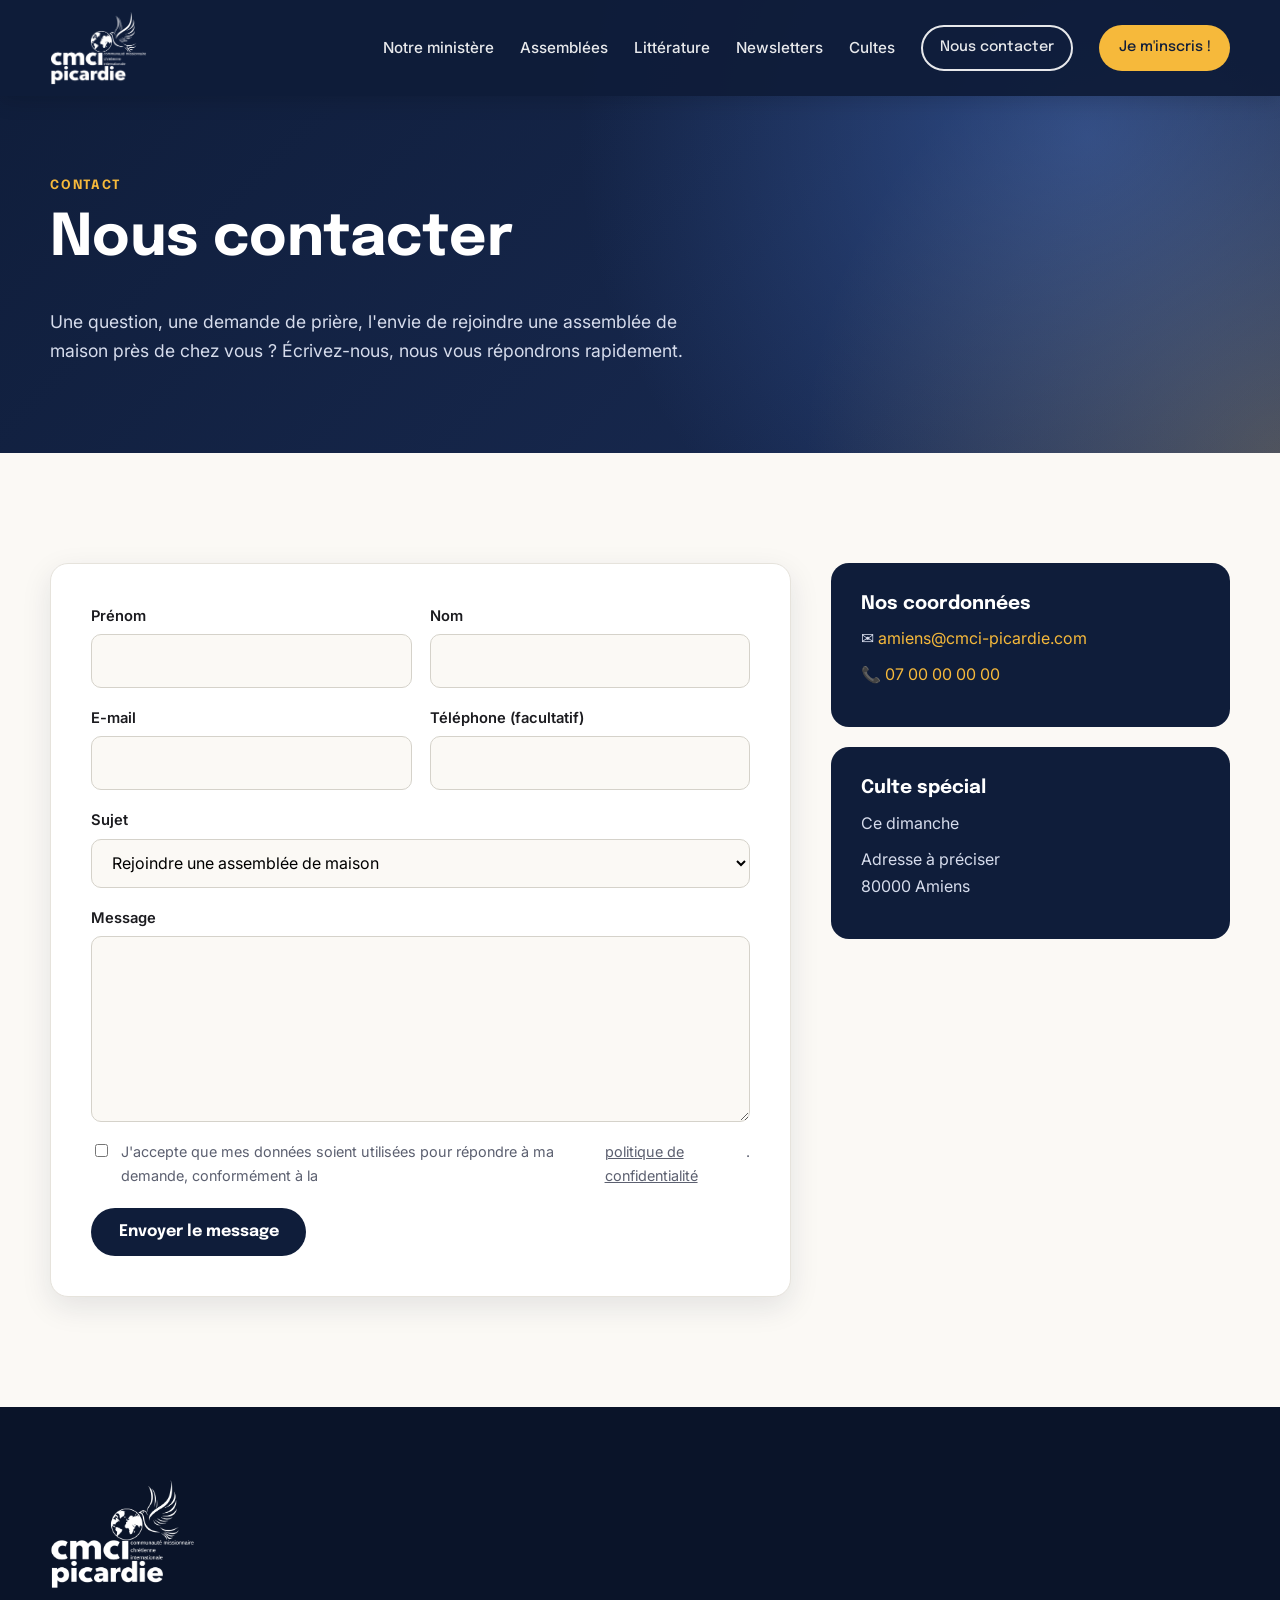
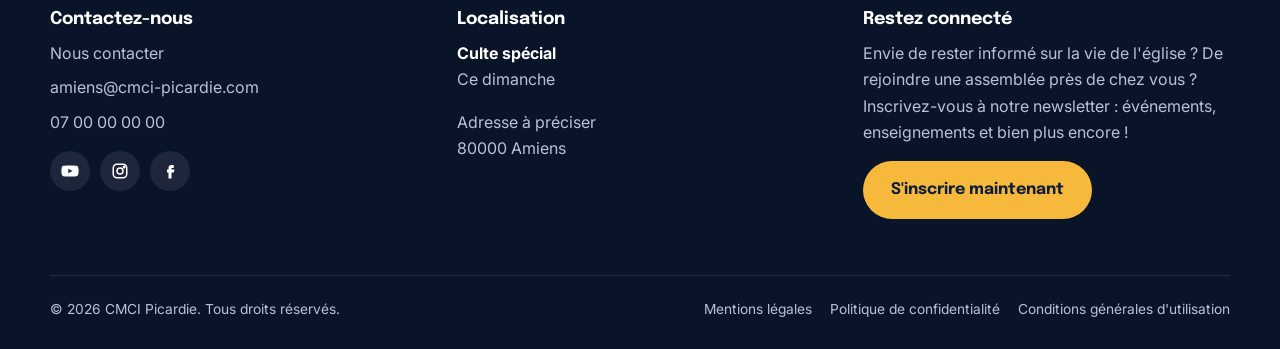
==== contact.html @ a1477485 "Site web CMCI Picardie Site statique (HTML/CSS/JS) : accueil, contact, inscription, mentions légales" ====
<!doctype html>
<html lang="fr">
<head>
  <meta charset="utf-8">
  <meta name="viewport" content="width=device-width, initial-scale=1">
  <title>Nous contacter - CMCI Picardie</title>
  <meta name="description" content="Contactez l'Église Évangélique CMCI Picardie à Amiens.">
  <link rel="icon" href="assets/img/favicon.png" type="image/png">
  <link rel="preconnect" href="https://fonts.googleapis.com">
  <link rel="preconnect" href="https://fonts.gstatic.com" crossorigin>
  <link href="https://fonts.googleapis.com/css2?family=Epilogue:wght@600;700;800&family=Inter:wght@400;500;600;700&display=swap" rel="stylesheet">
  <link rel="stylesheet" href="assets/css/style.css">
</head>
<body>

<!-- ============ EN-TÊTE ============ -->
<header class="header header--solid">
  <div class="container header__inner">
    <a href="index.html" class="logo" aria-label="CMCI Picardie — accueil">
      <img src="assets/img/logo-cmci-picardie.png" alt="CMCI Picardie — Communauté Missionnaire Chrétienne Internationale" width="816" height="621">
    </a>
    <button class="burger" aria-label="Ouvrir le menu" aria-expanded="false">
      <svg width="28" height="28" viewBox="0 0 24 24" fill="none" stroke="currentColor" stroke-width="2" stroke-linecap="round"><path d="M4 7h16M4 12h16M4 17h16"/></svg>
    </button>
    <nav class="nav">
      <a href="index.html#ministere">Notre ministère</a>
      <a href="index.html#assemblees">Assemblées</a>
      <a href="index.html#litterature">Littérature</a>
      <a href="index.html#newsletters">Newsletters</a>
      <a href="index.html#cultes">Cultes</a>
      <a href="contact.html" class="btn btn--outline">Nous contacter</a>
      <a href="inscription.html" class="btn btn--sun">Je m'inscris !</a>
    </nav>
  </div>
</header>

<section class="page-hero">
  <div class="container">
    <span class="eyebrow">Contact</span>
    <h1>Nous contacter</h1>
    <p>Une question, une demande de prière, l'envie de rejoindre une assemblée de maison près de chez vous ? Écrivez-nous, nous vous répondrons rapidement.</p>
  </div>
</section>

<section class="section" id="contact">
  <div class="container form-wrap">
    <!-- Pour recevoir les messages, renseigner l'attribut action (ex. Formspree) -->
    <form class="form" action="" method="post" data-demo>
      <div class="form__row">
        <div class="field"><label for="c-prenom">Prénom</label><input id="c-prenom" name="prenom" required autocomplete="given-name"></div>
        <div class="field"><label for="c-nom">Nom</label><input id="c-nom" name="nom" required autocomplete="family-name"></div>
      </div>
      <div class="form__row">
        <div class="field"><label for="c-email">E-mail</label><input id="c-email" type="email" name="email" required autocomplete="email"></div>
        <div class="field"><label for="c-tel">Téléphone (facultatif)</label><input id="c-tel" type="tel" name="telephone" autocomplete="tel"></div>
      </div>
      <div class="field">
        <label for="c-sujet">Sujet</label>
        <select id="c-sujet" name="sujet">
          <option>Rejoindre une assemblée de maison</option>
          <option>Demande de prière</option>
          <option>Littérature</option>
          <option>Étude biblique en ligne</option>
          <option>Autre</option>
        </select>
      </div>
      <div class="field"><label for="c-msg">Message</label><textarea id="c-msg" name="message" rows="6" required></textarea></div>
      <label class="check"><input type="checkbox" required> J'accepte que mes données soient utilisées pour répondre à ma demande, conformément à la <a href="mentions-legales.html#confidentialite">politique de confidentialité</a>.</label>
      <button class="btn btn--navy" type="submit">Envoyer le message</button>
      <div class="form__success" role="status">Merci ! Votre message a bien été envoyé. Nous revenons vers vous très vite.</div>
    </form>
    <aside>
      <div class="aside-card">
        <h3>Nos coordonnées</h3>
        <p>✉️ <a href="mailto:amiens@cmci-picardie.com">amiens@cmci-picardie.com</a></p>
        <p>📞 <a href="tel:+33700000000">07 00 00 00 00</a></p>
      </div>
      <div class="aside-card">
        <h3>Culte spécial</h3>
        <p>Ce dimanche</p>
        <p>Adresse à préciser<br>80000 Amiens</p>
      </div>
    </aside>
  </div>
</section>

<!-- ============ PIED DE PAGE ============ -->
<footer class="footer">
  <div class="container">
    <img class="footer__logo" src="assets/img/logo-cmci-picardie.png" alt="CMCI Picardie" width="816" height="621" loading="lazy">
    <div class="footer__grid">
      <div>
        <h4>Contactez-nous</h4>
        <ul>
          <li><a href="contact.html">Nous contacter</a></li>
          <li><a href="mailto:amiens@cmci-picardie.com">amiens@cmci-picardie.com</a></li>
          <li><a href="tel:+33700000000">07 00 00 00 00</a></li>
        </ul>
        <div class="socials">
          <a href="#" aria-label="YouTube"><svg width="18" height="18" viewBox="0 0 24 24" fill="currentColor"><path d="M23 7.2a3 3 0 0 0-2.1-2.1C19 4.6 12 4.6 12 4.6s-7 0-8.9.5A3 3 0 0 0 1 7.2 31 31 0 0 0 .5 12 31 31 0 0 0 1 16.8a3 3 0 0 0 2.1 2.1c1.9.5 8.9.5 8.9.5s7 0 8.9-.5a3 3 0 0 0 2.1-2.1 31 31 0 0 0 .5-4.8 31 31 0 0 0-.5-4.8zM9.7 15.1V8.9l5.8 3.1-5.8 3.1z"/></svg></a>
          <a href="#" aria-label="Instagram"><svg width="18" height="18" viewBox="0 0 24 24" fill="none" stroke="currentColor" stroke-width="2"><rect x="3" y="3" width="18" height="18" rx="5"/><circle cx="12" cy="12" r="4"/><circle cx="17.5" cy="6.5" r="1" fill="currentColor"/></svg></a>
          <a href="#" aria-label="Facebook"><svg width="18" height="18" viewBox="0 0 24 24" fill="currentColor"><path d="M14 8h3V4h-3a4 4 0 0 0-4 4v2H8v4h2v8h4v-8h3l1-4h-4V8z"/></svg></a>
        </div>
      </div>
      <div>
        <h4>Localisation</h4>
        <p><strong style="color:#fff">Culte spécial</strong><br>Ce dimanche</p>
        <p>Adresse à préciser<br>80000 Amiens</p>
      </div>
      <div>
        <h4>Restez connecté</h4>
        <p>Envie de rester informé sur la vie de l'église&nbsp;? De rejoindre une assemblée près de chez vous&nbsp;? Inscrivez-vous à notre newsletter&nbsp;: événements, enseignements et bien plus encore&nbsp;!</p>
        <a href="inscription.html" class="btn btn--sun">S'inscrire maintenant</a>
      </div>
    </div>
    <div class="footer__bottom">
      <span>© <span data-year>2026</span> CMCI Picardie. Tous droits réservés.</span>
      <nav>
        <a href="mentions-legales.html">Mentions légales</a>
        <a href="mentions-legales.html#confidentialite">Politique de confidentialité</a>
        <a href="mentions-legales.html#cgu">Conditions générales d'utilisation</a>
      </nav>
    </div>
  </div>
</footer>

<script src="assets/js/main.js"></script>
</body>
</html>
---- assets/css/style.css ----
/* ==========================================================
   CMCI Picardie — feuille de style principale
   ========================================================== */
:root {
  --navy: #0f1d3a;
  --navy-2: #1a2c55;
  --blue: #2c4a8a;      /* bleu d'accent sur fond clair */
  --sky: #c9d7f2;       /* bleu très clair d'accent sur fond marine */
  --mist: #e8eef9;      /* fond bleuté clair */
  --sun: #f6b93b;       /* jaune doré : la touche chaleureuse */
  --sun-dark: #e09e1c;
  --sun-soft: #fff1cf;
  --ink: #1b1b1f;
  --muted: #5c6070;
  --line: #e6e3dc;
  --paper: #fbf9f5;
  --white: #ffffff;
  --radius: 18px;
  --shadow: 0 10px 30px rgba(15, 29, 58, .10);
  --font-title: "Epilogue", system-ui, sans-serif;
  --font-body: "Inter", system-ui, sans-serif;
}

*, *::before, *::after { box-sizing: border-box; }
html { scroll-behavior: smooth; }
body {
  margin: 0;
  font-family: var(--font-body);
  color: var(--ink);
  background: var(--paper);
  line-height: 1.65;
  -webkit-font-smoothing: antialiased;
}
img { max-width: 100%; display: block; }
a { color: inherit; }
h1, h2, h3, h4 { font-family: var(--font-title); line-height: 1.15; margin: 0 0 .6em; overflow-wrap: break-word; }
h2 { font-size: clamp(1.9rem, 4vw, 2.8rem); }
p { margin: 0 0 1em; }

.container { width: min(1180px, 100% - 32px); margin-inline: auto; }
.section { padding: clamp(64px, 9vw, 110px) 0; }
.section--alt { background: var(--white); }
.section--dark { background: var(--navy); color: #e9ecf5; }
.section--dark h2, .section--dark h3 { color: var(--white); }

.eyebrow {
  display: inline-block;
  font-family: var(--font-title);
  font-weight: 700;
  font-size: .8rem;
  letter-spacing: .14em;
  text-transform: uppercase;
  color: var(--blue);
  margin-bottom: .8em;
}
.section--dark .eyebrow, .page-hero .eyebrow { color: var(--sun); }
.lead { font-size: 1.12rem; color: var(--muted); max-width: 720px; }
.section--dark .lead { color: #b9c1d8; }
.center { text-align: center; }
.center .lead { margin-inline: auto; }

/* ---------- Boutons ---------- */
.btn {
  display: inline-flex; align-items: center; gap: .5em;
  padding: .85em 1.6em;
  border-radius: 999px;
  font-family: var(--font-title);
  font-weight: 700;
  text-decoration: none;
  border: 2px solid transparent;
  cursor: pointer;
  font-size: 1rem;
  transition: transform .2s, background .2s, color .2s, border-color .2s;
}
.btn:hover { transform: translateY(-2px); }
.btn--light { background: var(--white); color: var(--navy); }
.btn--light:hover { background: var(--mist); }
.btn--sun { background: var(--sun); color: var(--navy); }
.btn--sun:hover { background: var(--sun-dark); }
.btn--outline { border-color: currentColor; color: var(--white); background: transparent; }
.btn--outline:hover { background: var(--white); color: var(--navy); }
.btn--navy { background: var(--navy); color: var(--white); }
.btn--navy:hover { background: var(--navy-2); }

/* ---------- En-tête ---------- */
.header {
  position: fixed; inset: 0 0 auto 0; z-index: 50;
  transition: background .3s, box-shadow .3s;
}
.header.is-scrolled, .header--solid { background: rgba(15, 29, 58, .96); box-shadow: 0 4px 20px rgba(0,0,0,.15); }
.header__inner { display: flex; align-items: center; justify-content: space-between; height: 96px; gap: 16px; }
.logo { display: flex; align-items: center; gap: 10px; text-decoration: none; color: var(--white); }
.logo img { height: 74px; width: auto; }
@media (max-width: 560px) { .logo img { height: 60px; } }

.nav { display: flex; align-items: center; gap: 26px; }
.nav a { color: var(--white); text-decoration: none; font-weight: 500; font-size: .95rem; opacity: .9; }
.nav a:hover { opacity: 1; color: var(--sun); }
.nav .btn { padding: .6em 1.2em; font-size: .9rem; }
.nav .btn--light, .nav .btn--sun { color: var(--navy); opacity: 1; }
.nav .btn--light:hover, .nav .btn--sun:hover { color: var(--navy); }
.burger { display: none; background: none; border: 0; color: var(--white); cursor: pointer; padding: 8px; }

@media (max-width: 920px) {
  .burger { display: block; }
  .nav {
    position: fixed; inset: 96px 0 auto 0;
    flex-direction: column; align-items: stretch; gap: 0;
    background: var(--navy); padding: 8px 16px 24px;
    transform: translateY(-120%); transition: transform .3s;
    box-shadow: 0 10px 30px rgba(0,0,0,.25);
  }
  .nav.is-open { transform: translateY(0); }
  .nav a { padding: 14px 4px; border-bottom: 1px solid rgba(255,255,255,.08); }
  .nav .btn { margin-top: 14px; justify-content: center; }
}

/* ---------- Hero / carrousel ---------- */
.hero { position: relative; min-height: 100svh; color: var(--white); overflow: hidden; background: var(--navy); }
.slide {
  position: absolute; inset: 0;
  display: flex; align-items: center;
  opacity: 0; transition: opacity 1s ease;
  padding: 120px 0 90px;
}
.slide.is-active { opacity: 1; z-index: 1; }
.slide__bg { position: absolute; inset: 0; z-index: -1; }
.slide--1 .slide__bg {
  background:
    radial-gradient(circle at 85% 20%, rgba(70,110,190,.55), transparent 45%),
    radial-gradient(circle at 95% 95%, rgba(246,185,59,.28), transparent 35%),
    radial-gradient(circle at 10% 90%, rgba(255,255,255,.10), transparent 40%),
    linear-gradient(135deg, #0f1d3a 0%, #1a2c55 60%, #0f1d3a 100%);
}
.slide--2 .slide__bg {
  background:
    radial-gradient(circle at 15% 25%, rgba(70,110,190,.5), transparent 45%),
    radial-gradient(circle at 90% 80%, rgba(246,185,59,.25), transparent 40%),
    linear-gradient(160deg, #1a2c55 0%, #0f1d3a 70%);
}
.slide--3 .slide__bg {
  background:
    radial-gradient(circle at 80% 80%, rgba(246,185,59,.30), transparent 45%),
    linear-gradient(200deg, #0f1d3a 0%, #22356a 100%);
}
/* Touches « coups de pinceau » */
.slide__bg::after {
  content: ""; position: absolute; right: -8%; top: 18%;
  width: 55%; height: 120px; background: var(--sun);
  transform: rotate(-8deg); opacity: .14; border-radius: 60px 10px 80px 20px;
  filter: blur(2px);
}
.hero__tag {
  display: inline-block; background: var(--sun); color: var(--navy);
  font-family: var(--font-title); font-weight: 700; font-size: .85rem;
  padding: .4em 1em; border-radius: 6px; transform: rotate(-2deg);
  margin-bottom: 1.2em; letter-spacing: .06em; text-transform: uppercase;
}
.hero h1 { font-size: clamp(2.4rem, 6.5vw, 5rem); font-weight: 800; max-width: 900px; color: var(--white); }
.hero h1 em { font-style: normal; color: var(--sun); }
.hero p { font-size: clamp(1.05rem, 2vw, 1.25rem); max-width: 640px; color: #d6dcec; }
.hero__cta { display: flex; flex-wrap: wrap; gap: 14px; margin-top: 1.8em; }

.hero__dots { position: absolute; bottom: 32px; left: 50%; transform: translateX(-50%); display: flex; gap: 10px; z-index: 5; }
.hero__dots button {
  width: 12px; height: 12px; border-radius: 999px; border: 0; padding: 0;
  background: rgba(255,255,255,.4); cursor: pointer; transition: width .3s, background .3s;
}
.hero__dots button.is-active { width: 34px; background: var(--sun); }
.hero__arrow {
  position: absolute; top: 50%; z-index: 5; transform: translateY(-50%);
  width: 46px; height: 46px; border-radius: 50%; border: 0;
  background: rgba(255,255,255,.12); color: var(--white); font-size: 1.4rem; cursor: pointer;
}
.hero__arrow:hover { background: rgba(255,255,255,.25); }
.hero__arrow--prev { left: 16px; }
.hero__arrow--next { right: 16px; }
@media (max-width: 700px) { .hero__arrow { display: none; } }

/* ---------- Intro ---------- */
.intro { display: grid; grid-template-columns: 1.1fr .9fr; gap: 56px; align-items: center; }
.intro__visual {
  position: relative; aspect-ratio: 4/5; border-radius: var(--radius);
  background: linear-gradient(160deg, var(--navy-2), var(--navy));
  overflow: hidden; display: grid; place-items: center; color: var(--white);
  box-shadow: var(--shadow);
}
.intro__visual::before {
  content: ""; position: absolute; width: 140%; height: 90px; background: var(--sun);
  transform: rotate(-12deg); top: 62%; opacity: .95;
}
.intro__quote { position: relative; padding: 32px; font-family: var(--font-title); font-size: 1.5rem; font-weight: 700; text-align: center; }
.intro__quote small { display: block; font-size: .9rem; color: var(--sun); margin-top: 12px; font-weight: 600; }
.goal {
  margin-top: 28px; padding: 22px 24px; border-left: 4px solid var(--sun);
  background: var(--white); border-radius: 0 12px 12px 0; box-shadow: var(--shadow);
}
.goal strong { color: var(--blue); }
@media (max-width: 860px) { .intro { grid-template-columns: 1fr; } .intro__visual { aspect-ratio: 16/10; } }

/* ---------- Ministère ---------- */
.cards4 { display: grid; grid-template-columns: repeat(4, 1fr); gap: 22px; margin-top: 48px; }
.card {
  background: var(--white); border: 1px solid var(--line); border-radius: var(--radius);
  padding: 30px 26px; transition: transform .25s, box-shadow .25s;
}
.card:hover { transform: translateY(-6px); box-shadow: var(--shadow); }
.card__num { font-family: var(--font-title); font-weight: 800; font-size: 2.6rem; color: var(--sun-dark); line-height: 1; }
.card { border-top: 4px solid var(--sun); }
.card h3 { text-transform: capitalize; font-size: 1.3rem; margin-top: .6em; }
.card p { color: var(--muted); font-size: .96rem; margin: 0; }
@media (max-width: 1000px) { .cards4 { grid-template-columns: repeat(2, 1fr); } }
@media (max-width: 560px) { .cards4 { grid-template-columns: 1fr; } }

/* ---------- Assemblées ---------- */
.split { display: grid; grid-template-columns: 1fr 1fr; gap: 56px; align-items: center; }
.cities { display: grid; grid-template-columns: repeat(2, 1fr); gap: 14px; }
.city {
  background: rgba(255,255,255,.06); border: 1px solid rgba(255,255,255,.12);
  border-radius: 14px; padding: 18px 20px;
}
.city strong { display: block; font-family: var(--font-title); color: var(--white); font-size: 1.1rem; }
.city span { font-size: .88rem; color: #aab3cc; }
@media (max-width: 860px) { .split { grid-template-columns: 1fr; } }

/* ---------- Enseignements ---------- */
.teachings { display: grid; grid-template-columns: repeat(3, 1fr); gap: 22px; margin-top: 44px; }
.teaching { background: var(--white); border-radius: var(--radius); overflow: hidden; border: 1px solid var(--line); display: flex; flex-direction: column; }
.teaching__thumb {
  aspect-ratio: 16/10; background: linear-gradient(135deg, var(--navy), var(--navy-2));
  position: relative; display: grid; place-items: center; color: var(--white);
  font-family: var(--font-title); font-weight: 800; font-size: 3.2rem;
}
.teaching__thumb::after {
  content: ""; position: absolute; left: 0; right: 0; bottom: 18%; height: 28px; background: var(--sun); opacity: .9; transform: skewY(-4deg);
}
.teaching__thumb span { position: relative; z-index: 1; }
.teaching__body { padding: 22px 24px 26px; }
.teaching__body h3 { font-size: 1.15rem; margin-bottom: .3em; }
.teaching__body p { color: var(--muted); margin: 0 0 .6em; font-size: .95rem; }
.date { font-size: .82rem; font-weight: 600; color: var(--blue); }
@media (max-width: 900px) { .teachings { grid-template-columns: 1fr; } }

/* ---------- Littérature ---------- */
.books-head { display: flex; flex-wrap: wrap; justify-content: space-between; align-items: end; gap: 20px; }
.filters { display: flex; gap: 8px; flex-wrap: wrap; }
.filters button {
  border: 1px solid var(--line); background: var(--white); border-radius: 999px;
  padding: .5em 1.1em; font: inherit; font-size: .9rem; cursor: pointer;
}
.filters button.is-active { background: var(--navy); color: var(--white); border-color: var(--navy); }
.books { display: grid; grid-template-columns: repeat(auto-fill, minmax(170px, 1fr)); gap: 22px; margin-top: 36px; }
.book { text-align: left; }
.book__cover {
  aspect-ratio: 2/3; border-radius: 6px 12px 12px 6px; padding: 18px 16px;
  display: flex; flex-direction: column; justify-content: space-between;
  color: var(--white); box-shadow: 6px 8px 0 rgba(15,29,58,.12), inset 6px 0 0 rgba(0,0,0,.18);
  transition: transform .25s;
}
.book:hover .book__cover { transform: translateY(-6px) rotate(-1deg); }
.book__cover small { font-size: .66rem; letter-spacing: .12em; font-weight: 700; opacity: .85; }
.book__cover strong { font-family: var(--font-title); font-size: 1.05rem; line-height: 1.2; }
.book__cover .num { font-family: var(--font-title); font-weight: 800; font-size: 2rem; color: var(--sun); }
.book--chretien .book__cover { background: linear-gradient(170deg, #1a2c55, #0f1d3a); }
.book--vainqueurs .book__cover { background: linear-gradient(170deg, #f8c75c, #e09e1c); color: var(--navy); }
.book--vainqueurs .book__cover .num { color: var(--navy); }
.book--vainqueurs .num { color: var(--white); }
.book p { margin: 12px 0 0; font-weight: 600; font-size: .92rem; }
.book span { font-size: .78rem; color: var(--muted); }

/* ---------- Étude biblique ---------- */
.zoom {
  display: grid; grid-template-columns: 1.3fr .7fr; gap: 40px; align-items: center;
  background: linear-gradient(135deg, var(--sun-soft), #ffd77e); color: var(--navy);
  border-radius: 28px; padding: clamp(32px, 5vw, 60px);
}
.zoom h2 { color: var(--navy); }
.zoom .eyebrow { color: var(--navy); opacity: .7; }
.zoom__info { background: var(--navy); color: var(--white); border-radius: 20px; padding: 28px; }
.zoom__info dt { font-size: .78rem; text-transform: uppercase; letter-spacing: .1em; color: var(--sun); font-weight: 700; }
.zoom__info dd { margin: 0 0 16px; font-family: var(--font-title); font-weight: 700; font-size: 1.1rem; }
@media (max-width: 860px) { .zoom { grid-template-columns: 1fr; } }

/* ---------- Newsletters ---------- */
.news { display: grid; grid-template-columns: repeat(auto-fill, minmax(300px, 1fr)); gap: 22px; margin-top: 44px; }
.news-item { background: var(--white); border: 1px solid var(--line); border-radius: var(--radius); padding: 28px; display: flex; flex-direction: column; }
.news-item h3 { font-size: 1.3rem; margin-bottom: .2em; }
.news-item .date { display: block; margin-bottom: 1em; }
.news-item p { color: var(--muted); font-size: .95rem; flex: 1; }
.news-item blockquote { margin: 0 0 1em; padding-left: 14px; border-left: 3px solid var(--sun); font-style: italic; font-size: .92rem; color: var(--ink); }
.link-more { font-weight: 700; color: var(--blue); text-decoration: none; }
.link-more:hover { text-decoration: underline; }

/* ---------- Cultes ---------- */
.services { display: grid; grid-template-columns: repeat(3, 1fr); gap: 22px; margin-top: 44px; }
.service {
  border-radius: var(--radius); overflow: hidden; position: relative; aspect-ratio: 4/3;
  background: linear-gradient(160deg, #22356a, #0f1d3a); display: flex; align-items: end; padding: 22px;
  color: var(--white); text-decoration: none;
}
.service::before {
  content: "▶"; position: absolute; top: 50%; left: 50%; transform: translate(-50%, -60%);
  width: 64px; height: 64px; border-radius: 50%; background: var(--sun); color: var(--navy); display: grid; place-items: center;
  font-size: 1.3rem; padding-left: 4px; transition: transform .25s;
}
.service:hover::before { transform: translate(-50%, -60%) scale(1.1); }
.service strong { font-family: var(--font-title); font-size: 1.15rem; }
.refresh {
  margin-top: 40px; border-radius: 24px; padding: 36px; display: flex; flex-wrap: wrap; gap: 20px;
  justify-content: space-between; align-items: center;
  background: rgba(255,255,255,.06); border: 1px solid rgba(255,255,255,.12);
}
.refresh h3 { margin: 0; font-size: 1.5rem; }
@media (max-width: 900px) { .services { grid-template-columns: 1fr; } }

/* ---------- Pied de page ---------- */
.footer { background: #0a1429; color: #b9c1d8; padding: 72px 0 28px; }
.footer__grid { display: grid; grid-template-columns: repeat(3, 1fr); gap: 40px; }
.footer h4 { color: var(--white); font-size: 1.1rem; }
.footer a { text-decoration: none; }
.footer a:hover { color: var(--sun); }
.footer ul { list-style: none; margin: 0; padding: 0; display: grid; gap: 8px; }
.footer__bottom {
  margin-top: 56px; padding-top: 22px; border-top: 1px solid rgba(255,255,255,.1);
  display: flex; flex-wrap: wrap; justify-content: space-between; gap: 12px; font-size: .86rem;
}
.footer__bottom nav { display: flex; flex-wrap: wrap; gap: 18px; }
.socials { display: flex; gap: 10px; margin-top: 16px; }
.socials a {
  width: 40px; height: 40px; border-radius: 50%; background: rgba(255,255,255,.08);
  display: grid; place-items: center; color: var(--white);
}
.socials a:hover { background: var(--sun); color: var(--navy); }
@media (max-width: 860px) { .footer__grid { grid-template-columns: 1fr; } }

/* ---------- Pages internes ---------- */
.page-hero {
  background:
    radial-gradient(circle at 85% 30%, rgba(70,110,190,.5), transparent 45%),
    radial-gradient(circle at 100% 100%, rgba(246,185,59,.25), transparent 35%),
    linear-gradient(135deg, var(--navy), var(--navy-2));
  color: var(--white); padding: 170px 0 70px;
}
.page-hero h1 { font-size: clamp(2.2rem, 5vw, 3.6rem); color: var(--white); }
.page-hero p { color: #d6dcec; max-width: 640px; font-size: 1.1rem; }

.form-wrap { display: grid; grid-template-columns: 1.3fr .7fr; gap: 40px; align-items: start; }
.form { background: var(--white); border: 1px solid var(--line); border-radius: var(--radius); padding: clamp(24px, 4vw, 40px); box-shadow: var(--shadow); }
.form__row { display: grid; grid-template-columns: 1fr 1fr; gap: 18px; }
.field { display: flex; flex-direction: column; gap: 6px; margin-bottom: 18px; }
.field label { font-weight: 600; font-size: .92rem; }
.field input, .field select, .field textarea {
  font: inherit; padding: .8em 1em; border: 1px solid #d5d2ca; border-radius: 10px; background: var(--paper);
}
.field input:focus, .field select:focus, .field textarea:focus { outline: 2px solid var(--sun); border-color: var(--sun-dark); background: var(--white); }
.check { display: flex; gap: 10px; align-items: flex-start; font-size: .9rem; color: var(--muted); margin-bottom: 20px; }
.check input { margin-top: 4px; }
.form__success {
  display: none; padding: 16px 18px; border-radius: 12px; background: #e9f7ee; color: #1d6b3a; font-weight: 600; margin-top: 16px;
}
.form__success.is-visible { display: block; }
.aside-card { background: var(--navy); color: #d6dcec; border-radius: var(--radius); padding: 30px; margin-bottom: 20px; }
.aside-card h3 { color: var(--white); }
.aside-card a { color: var(--sun); text-decoration: none; }
.aside-card p { margin: 0 0 .6em; }
@media (max-width: 860px) { .form-wrap, .form__row { grid-template-columns: 1fr; } }

.prose { max-width: 820px; }
.prose h2 { font-size: 1.5rem; margin-top: 1.8em; }

/* ---------- Animations ---------- */
.reveal { opacity: 0; transform: translateY(24px); transition: opacity .7s ease, transform .7s ease; }
.reveal.is-visible { opacity: 1; transform: none; }
@media (prefers-reduced-motion: reduce) {
  .reveal { opacity: 1; transform: none; transition: none; }
  .slide { transition: none; }
  html { scroll-behavior: auto; }
}

/* Logo du pied de page */
.footer__logo { height: 110px; width: auto; margin-bottom: 20px; }
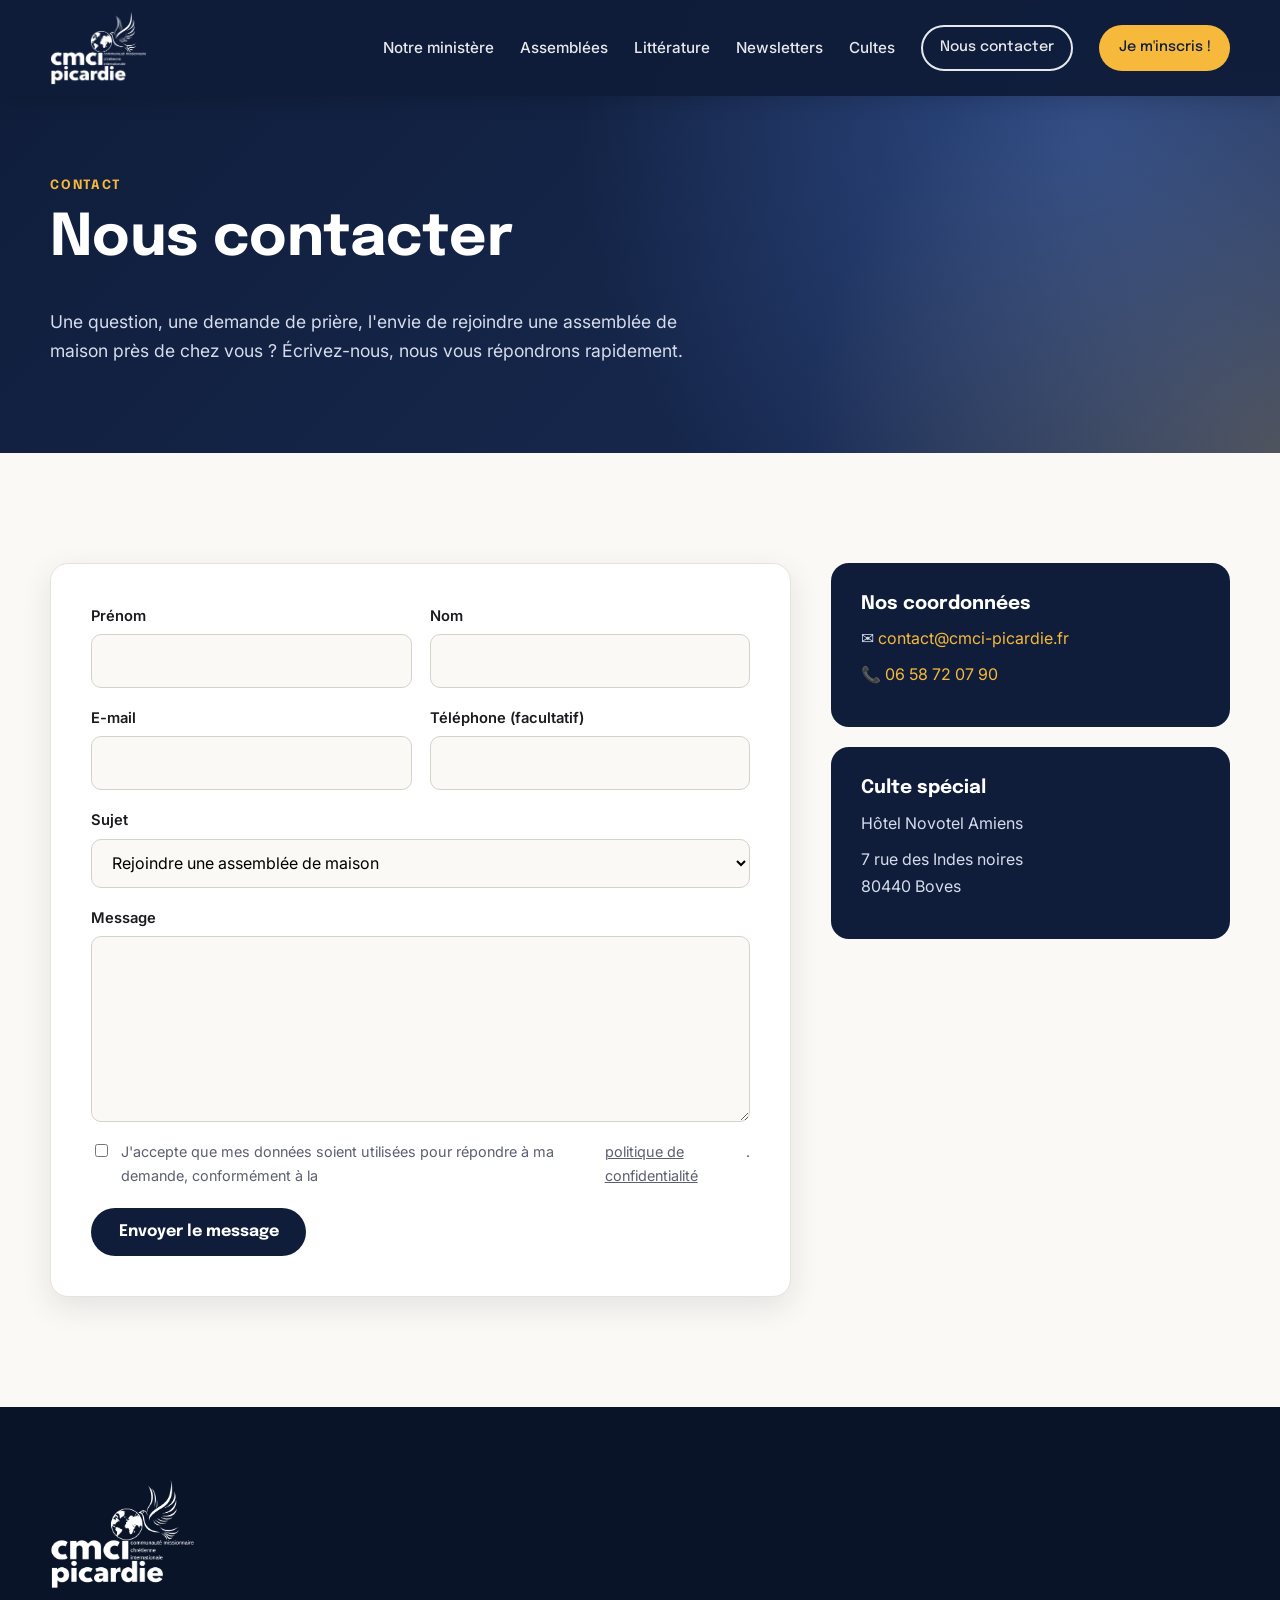
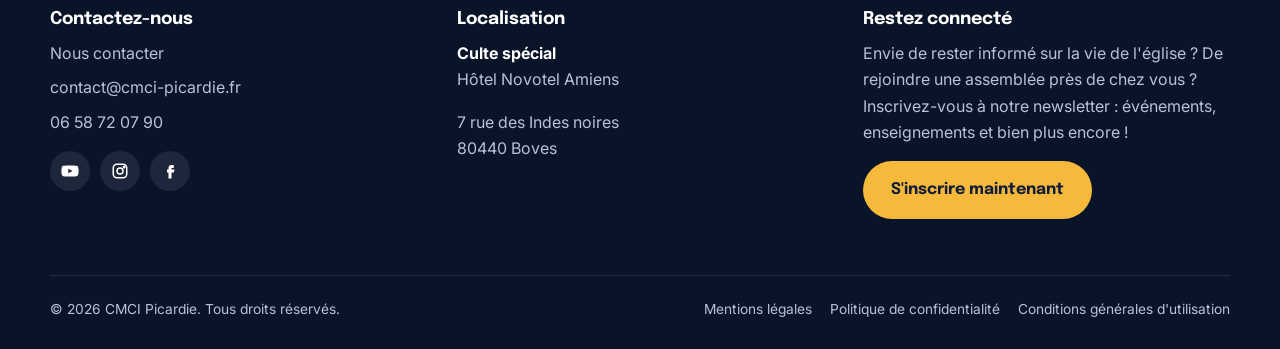
==== commit 12fb3af7: "Coordonnées et mentions légales mises à jour - Pied de page et page Contact : contact@cmci-picardie." ====
--- a/contact.html
+++ b/contact.html
@@ -72,13 +72,13 @@
     <aside>
       <div class="aside-card">
         <h3>Nos coordonnées</h3>
-        <p>✉️ <a href="mailto:amiens@cmci-picardie.com">amiens@cmci-picardie.com</a></p>
-        <p>📞 <a href="tel:+33700000000">07 00 00 00 00</a></p>
+        <p>✉️ <a href="mailto:contact@cmci-picardie.fr">contact@cmci-picardie.fr</a></p>
+        <p>📞 <a href="tel:+33658720790">06 58 72 07 90</a></p>
       </div>
       <div class="aside-card">
         <h3>Culte spécial</h3>
-        <p>Ce dimanche</p>
-        <p>Adresse à préciser<br>80000 Amiens</p>
+        <p>Hôtel Novotel Amiens</p>
+        <p>7 rue des Indes noires<br>80440 Boves</p>
       </div>
     </aside>
   </div>
@@ -93,8 +93,8 @@
         <h4>Contactez-nous</h4>
         <ul>
           <li><a href="contact.html">Nous contacter</a></li>
-          <li><a href="mailto:amiens@cmci-picardie.com">amiens@cmci-picardie.com</a></li>
-          <li><a href="tel:+33700000000">07 00 00 00 00</a></li>
+          <li><a href="mailto:contact@cmci-picardie.fr">contact@cmci-picardie.fr</a></li>
+          <li><a href="tel:+33658720790">06 58 72 07 90</a></li>
         </ul>
         <div class="socials">
           <a href="#" aria-label="YouTube"><svg width="18" height="18" viewBox="0 0 24 24" fill="currentColor"><path d="M23 7.2a3 3 0 0 0-2.1-2.1C19 4.6 12 4.6 12 4.6s-7 0-8.9.5A3 3 0 0 0 1 7.2 31 31 0 0 0 .5 12 31 31 0 0 0 1 16.8a3 3 0 0 0 2.1 2.1c1.9.5 8.9.5 8.9.5s7 0 8.9-.5a3 3 0 0 0 2.1-2.1 31 31 0 0 0 .5-4.8 31 31 0 0 0-.5-4.8zM9.7 15.1V8.9l5.8 3.1-5.8 3.1z"/></svg></a>
@@ -104,8 +104,8 @@
       </div>
       <div>
         <h4>Localisation</h4>
-        <p><strong style="color:#fff">Culte spécial</strong><br>Ce dimanche</p>
-        <p>Adresse à préciser<br>80000 Amiens</p>
+        <p><strong style="color:#fff">Culte spécial</strong><br>Hôtel Novotel Amiens</p>
+        <p>7 rue des Indes noires<br>80440 Boves</p>
       </div>
       <div>
         <h4>Restez connecté</h4>
--- a/assets/css/style.css
+++ b/assets/css/style.css
@@ -116,14 +116,15 @@
 }
 
 /* ---------- Hero / carrousel ---------- */
-.hero { position: relative; min-height: 100svh; color: var(--white); overflow: hidden; background: var(--navy); }
+.hero { position: relative; min-height: 100svh; color: var(--white); overflow: hidden; background: var(--navy); display: grid; }
+/* Les diapositives s'empilent dans la même cellule : le bandeau prend la hauteur de la plus haute */
 .slide {
-  position: absolute; inset: 0;
+  grid-area: 1 / 1; position: relative;
   display: flex; align-items: center;
-  opacity: 0; transition: opacity 1s ease;
-  padding: 120px 0 90px;
-}
-.slide.is-active { opacity: 1; z-index: 1; }
+  opacity: 0; visibility: hidden; transition: opacity 1s ease, visibility 1s;
+  padding: 130px 0 90px;
+}
+.slide.is-active { opacity: 1; visibility: visible; z-index: 1; }
 .slide__bg { position: absolute; inset: 0; z-index: -1; }
 .slide--1 .slide__bg {
   background:
@@ -241,32 +242,50 @@
 .date { font-size: .82rem; font-weight: 600; color: var(--blue); }
 @media (max-width: 900px) { .teachings { grid-template-columns: 1fr; } }
 
-/* ---------- Littérature ---------- */
-.books-head { display: flex; flex-wrap: wrap; justify-content: space-between; align-items: end; gap: 20px; }
-.filters { display: flex; gap: 8px; flex-wrap: wrap; }
-.filters button {
-  border: 1px solid var(--line); background: var(--white); border-radius: 999px;
-  padding: .5em 1.1em; font: inherit; font-size: .9rem; cursor: pointer;
-}
-.filters button.is-active { background: var(--navy); color: var(--white); border-color: var(--navy); }
-.books { display: grid; grid-template-columns: repeat(auto-fill, minmax(170px, 1fr)); gap: 22px; margin-top: 36px; }
-.book { text-align: left; }
+/* ---------- Littérature : carrousel « Le Chemin Chrétien » ---------- */
+.books-head { display: flex; flex-wrap: wrap; justify-content: space-between; align-items: end; gap: 24px; }
+.books-head .lead strong { color: var(--navy); }
+.books-nav { display: flex; align-items: center; gap: 10px; }
+.books-count { font-family: var(--font-title); font-weight: 700; color: var(--muted); margin-right: 6px; min-width: 52px; text-align: right; }
+.books-arrow {
+  width: 48px; height: 48px; border-radius: 50%; border: 2px solid var(--navy);
+  background: var(--white); color: var(--navy); font-size: 1.5rem; line-height: 1; cursor: pointer;
+  transition: background .2s, color .2s;
+}
+.books-arrow:hover { background: var(--navy); color: var(--white); }
+.books-carousel { margin-top: 40px; position: relative; }
+/* Fondu sur les bords pour suggérer le défilement */
+.books-carousel::before, .books-carousel::after {
+  content: ""; position: absolute; top: 0; bottom: 0; width: clamp(12px, calc((100% - 1180px) / 2), 90px); z-index: 2; pointer-events: none;
+}
+.books-carousel::before { left: 0; background: linear-gradient(90deg, var(--white), transparent); }
+.books-carousel::after { right: 0; background: linear-gradient(-90deg, var(--white), transparent); }
+.books-track {
+  list-style: none; margin: 0; display: flex; gap: 28px;
+  overflow-x: auto; scroll-snap-type: x mandatory; scroll-behavior: smooth;
+  padding: 14px max(16px, calc((100% - 1180px) / 2)) 26px;
+  scroll-padding-inline: max(16px, calc((100% - 1180px) / 2));
+  scrollbar-width: none;
+}
+.books-track::-webkit-scrollbar { display: none; }
+.books-track:focus-visible { outline: 3px solid var(--sun); outline-offset: -3px; }
+.book { flex: 0 0 200px; scroll-snap-align: start; }
 .book__cover {
-  aspect-ratio: 2/3; border-radius: 6px 12px 12px 6px; padding: 18px 16px;
-  display: flex; flex-direction: column; justify-content: space-between;
-  color: var(--white); box-shadow: 6px 8px 0 rgba(15,29,58,.12), inset 6px 0 0 rgba(0,0,0,.18);
-  transition: transform .25s;
-}
-.book:hover .book__cover { transform: translateY(-6px) rotate(-1deg); }
-.book__cover small { font-size: .66rem; letter-spacing: .12em; font-weight: 700; opacity: .85; }
-.book__cover strong { font-family: var(--font-title); font-size: 1.05rem; line-height: 1.2; }
-.book__cover .num { font-family: var(--font-title); font-weight: 800; font-size: 2rem; color: var(--sun); }
-.book--chretien .book__cover { background: linear-gradient(170deg, #1a2c55, #0f1d3a); }
-.book--vainqueurs .book__cover { background: linear-gradient(170deg, #f8c75c, #e09e1c); color: var(--navy); }
-.book--vainqueurs .book__cover .num { color: var(--navy); }
-.book--vainqueurs .num { color: var(--white); }
-.book p { margin: 12px 0 0; font-weight: 600; font-size: .92rem; }
-.book span { font-size: .78rem; color: var(--muted); }
+  width: 100%; height: auto; aspect-ratio: 3 / 4; object-fit: cover; border-radius: 4px 10px 10px 4px;
+  box-shadow: 0 14px 28px rgba(15,29,58,.22), inset 0 0 0 1px rgba(0,0,0,.05);
+  transition: transform .3s, box-shadow .3s;
+}
+.book:hover .book__cover { transform: translateY(-8px); box-shadow: 0 22px 36px rgba(15,29,58,.28); }
+.book__tome {
+  display: inline-block; margin-top: 16px; padding: .2em .7em; border-radius: 999px;
+  background: var(--sun-soft); color: var(--navy); font-size: .75rem; font-weight: 700; letter-spacing: .04em;
+}
+.book__title { font-size: 1rem; margin: 8px 0 0; line-height: 1.3; }
+.books-cta { margin-top: 26px; }
+@media (max-width: 560px) {
+  .book { flex-basis: 62vw; }
+  .books-nav { width: 100%; justify-content: flex-end; }
+}
 
 /* ---------- Étude biblique ---------- */
 .zoom {
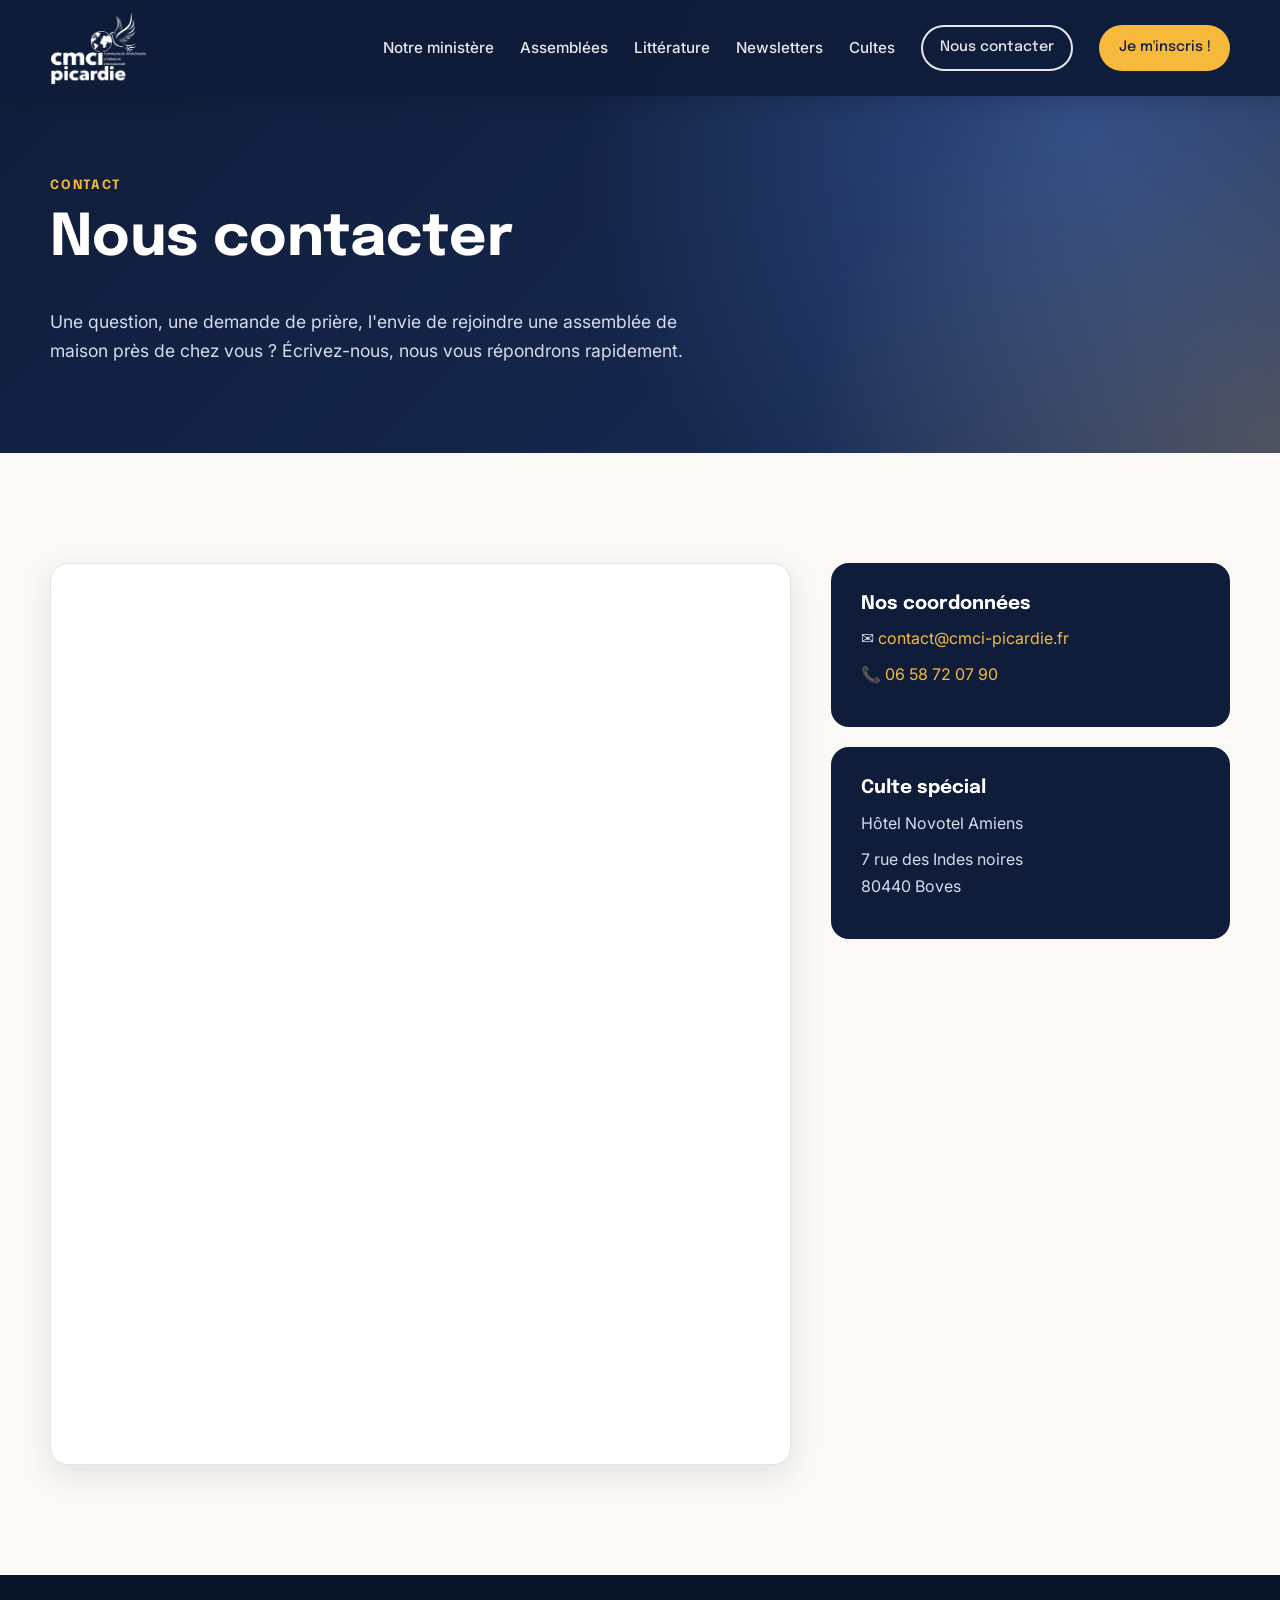
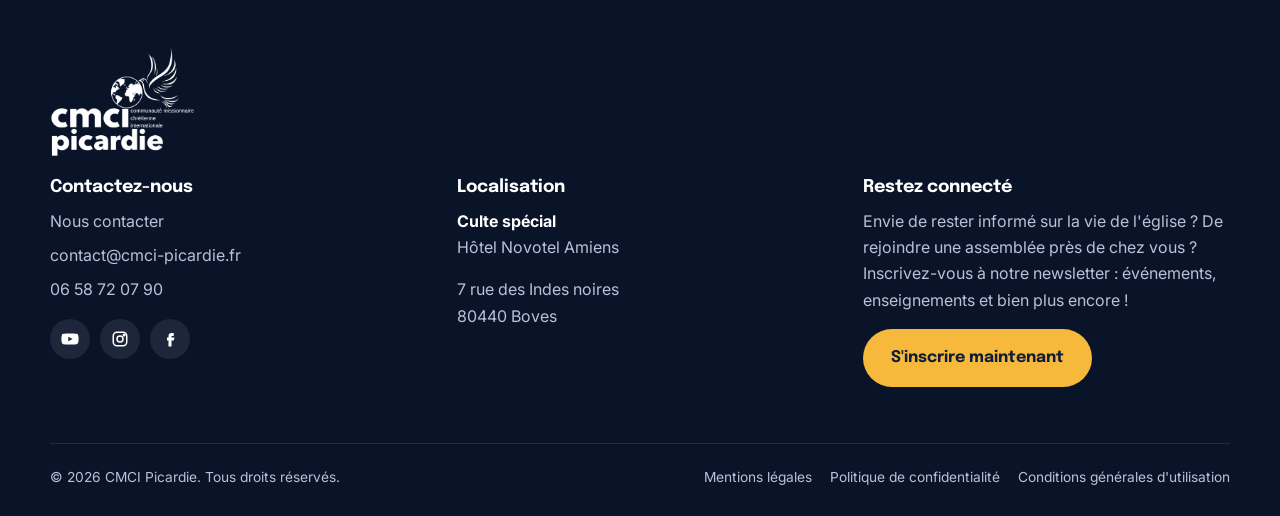
==== commit 58f132d8: "Formulaires Tally pour l'inscription et le contact - Inscription et Contact : formulaires Tally inté" ====
--- a/contact.html
+++ b/contact.html
@@ -44,31 +44,10 @@
 
 <section class="section" id="contact">
   <div class="container form-wrap">
-    <!-- Pour recevoir les messages, renseigner l'attribut action (ex. Formspree) -->
-    <form class="form" action="" method="post" data-demo>
-      <div class="form__row">
-        <div class="field"><label for="c-prenom">Prénom</label><input id="c-prenom" name="prenom" required autocomplete="given-name"></div>
-        <div class="field"><label for="c-nom">Nom</label><input id="c-nom" name="nom" required autocomplete="family-name"></div>
-      </div>
-      <div class="form__row">
-        <div class="field"><label for="c-email">E-mail</label><input id="c-email" type="email" name="email" required autocomplete="email"></div>
-        <div class="field"><label for="c-tel">Téléphone (facultatif)</label><input id="c-tel" type="tel" name="telephone" autocomplete="tel"></div>
-      </div>
-      <div class="field">
-        <label for="c-sujet">Sujet</label>
-        <select id="c-sujet" name="sujet">
-          <option>Rejoindre une assemblée de maison</option>
-          <option>Demande de prière</option>
-          <option>Littérature</option>
-          <option>Étude biblique en ligne</option>
-          <option>Autre</option>
-        </select>
-      </div>
-      <div class="field"><label for="c-msg">Message</label><textarea id="c-msg" name="message" rows="6" required></textarea></div>
-      <label class="check"><input type="checkbox" required> J'accepte que mes données soient utilisées pour répondre à ma demande, conformément à la <a href="mentions-legales.html#confidentialite">politique de confidentialité</a>.</label>
-      <button class="btn btn--navy" type="submit">Envoyer le message</button>
-      <div class="form__success" role="status">Merci ! Votre message a bien été envoyé. Nous revenons vers vous très vite.</div>
-    </form>
+    <div class="form form--tally">
+      <iframe data-tally-src="https://tally.so/embed/vXXlbA?alignLeft=1&amp;hideTitle=1&amp;transparentBackground=1&amp;dynamicHeight=1" loading="lazy" width="100%" height="820" frameborder="0" marginheight="0" marginwidth="0" title="Formulaire de contact"></iframe>
+      <noscript><p><a href="https://tally.so/r/vXXlbA">Ouvrir le formulaire</a></p></noscript>
+    </div>
     <aside>
       <div class="aside-card">
         <h3>Nos coordonnées</h3>
@@ -124,6 +103,7 @@
   </div>
 </footer>
 
+<script src="https://tally.so/widgets/embed.js" async onload="Tally.loadEmbeds()"></script>
 <script src="assets/js/main.js"></script>
 </body>
 </html>
--- a/assets/css/style.css
+++ b/assets/css/style.css
@@ -374,10 +374,7 @@
 .field input:focus, .field select:focus, .field textarea:focus { outline: 2px solid var(--sun); border-color: var(--sun-dark); background: var(--white); }
 .check { display: flex; gap: 10px; align-items: flex-start; font-size: .9rem; color: var(--muted); margin-bottom: 20px; }
 .check input { margin-top: 4px; }
-.form__success {
-  display: none; padding: 16px 18px; border-radius: 12px; background: #e9f7ee; color: #1d6b3a; font-weight: 600; margin-top: 16px;
-}
-.form__success.is-visible { display: block; }
+.form--tally iframe { display: block; border: 0; }
 .aside-card { background: var(--navy); color: #d6dcec; border-radius: var(--radius); padding: 30px; margin-bottom: 20px; }
 .aside-card h3 { color: var(--white); }
 .aside-card a { color: var(--sun); text-decoration: none; }
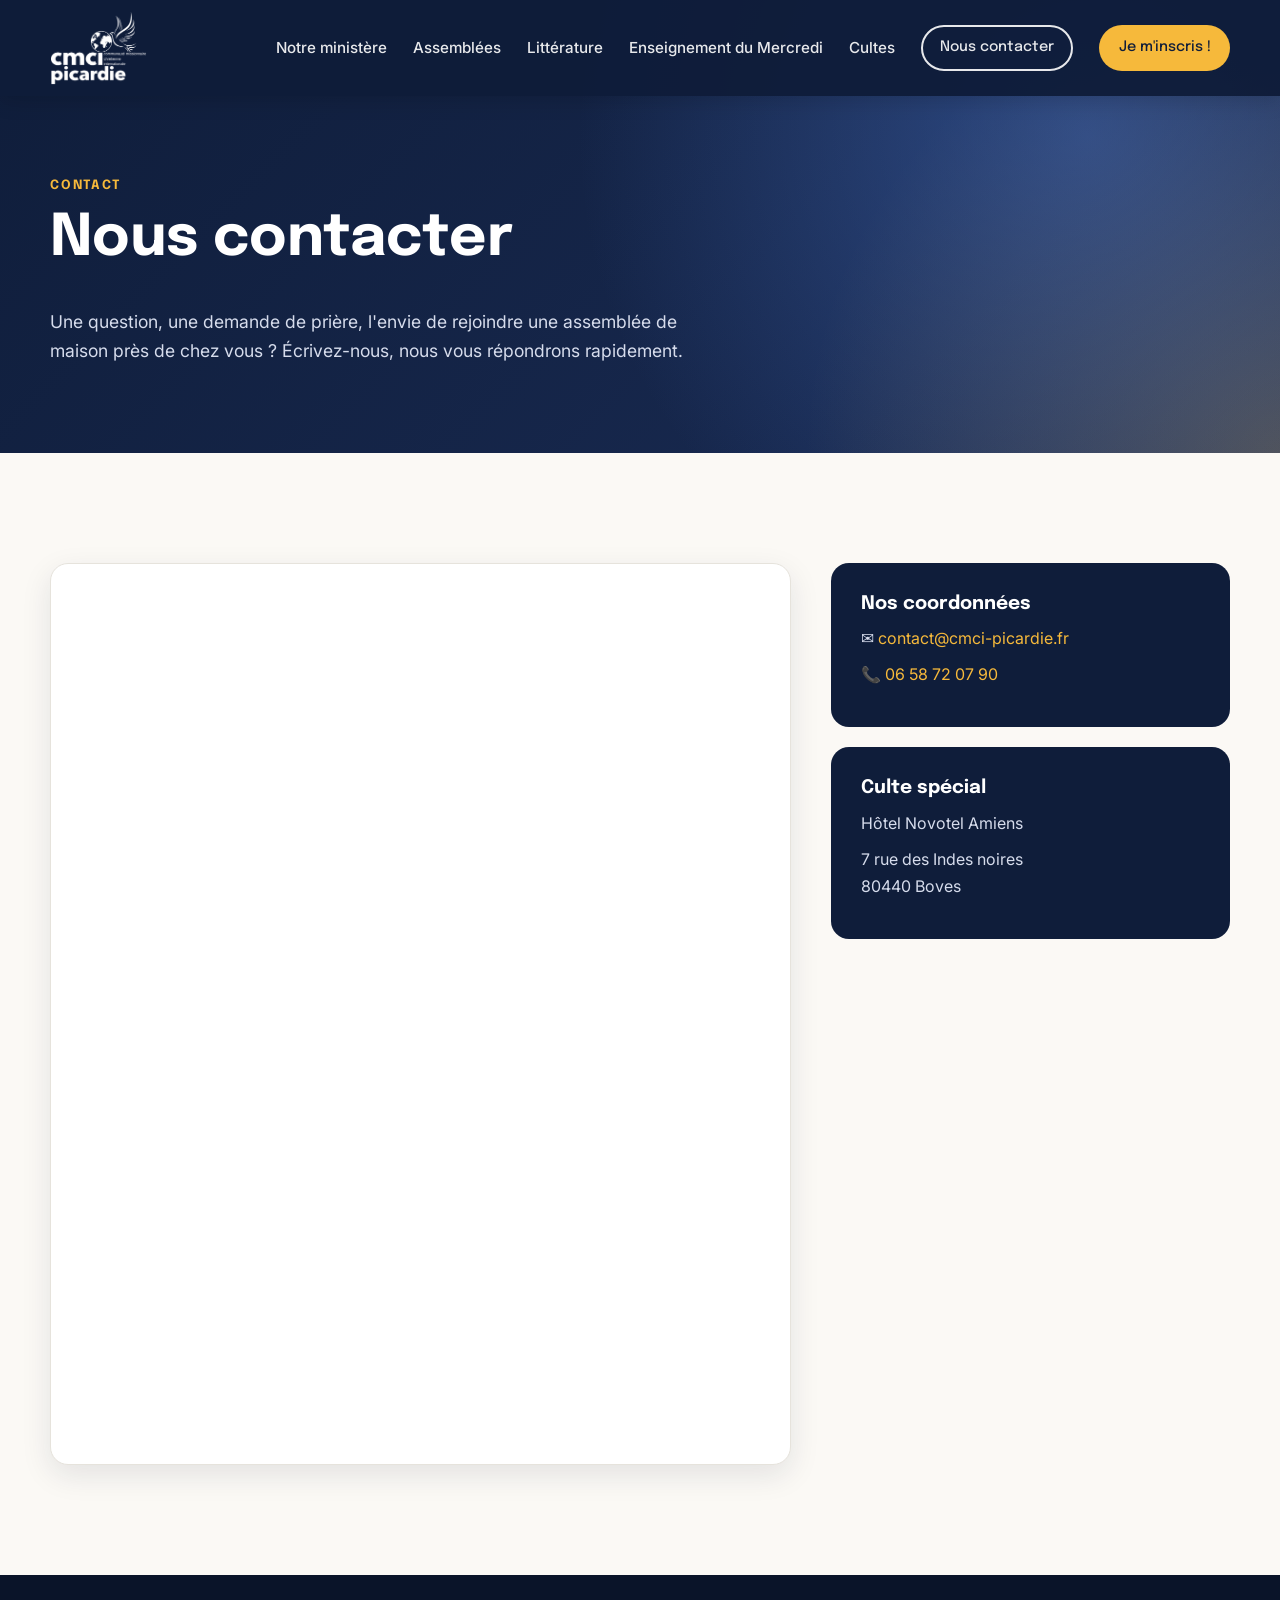
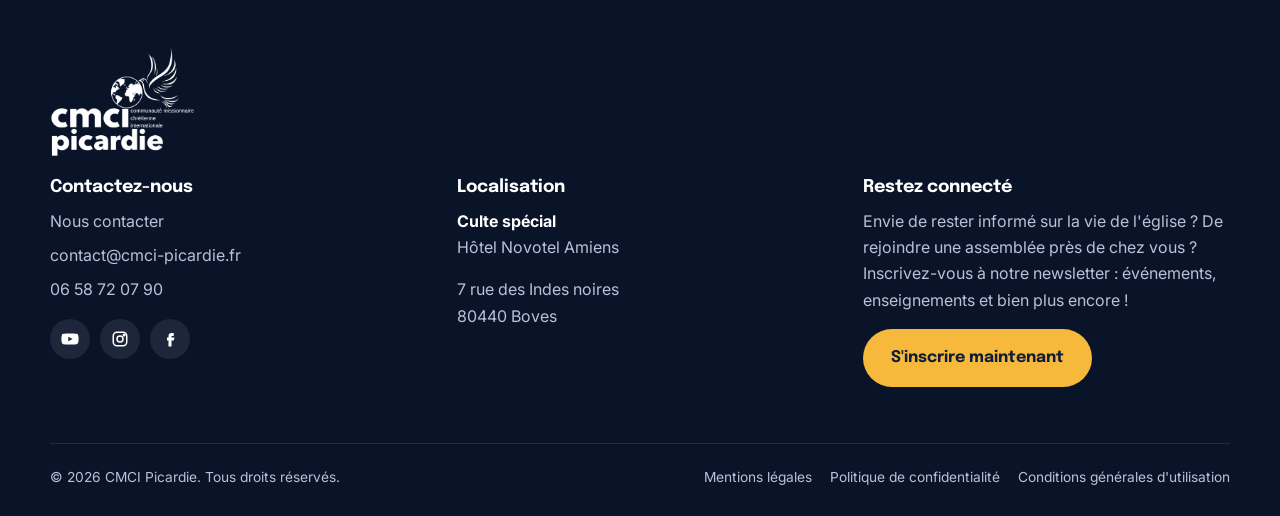
==== commit abb6b74c: "Accueil : Enseignement du Mercredi à la place des Newsletters - Bloc Newsletters renommé « Enseignem" ====
--- a/contact.html
+++ b/contact.html
@@ -26,7 +26,7 @@
       <a href="index.html#ministere">Notre ministère</a>
       <a href="index.html#assemblees">Assemblées</a>
       <a href="index.html#litterature">Littérature</a>
-      <a href="index.html#newsletters">Newsletters</a>
+      <a href="index.html#enseignement">Enseignement du Mercredi</a>
       <a href="index.html#cultes">Cultes</a>
       <a href="contact.html" class="btn btn--outline">Nous contacter</a>
       <a href="inscription.html" class="btn btn--sun">Je m'inscris !</a>
--- a/assets/css/style.css
+++ b/assets/css/style.css
@@ -94,14 +94,14 @@
 @media (max-width: 560px) { .logo img { height: 60px; } }
 
 .nav { display: flex; align-items: center; gap: 26px; }
-.nav a { color: var(--white); text-decoration: none; font-weight: 500; font-size: .95rem; opacity: .9; }
+.nav a { color: var(--white); text-decoration: none; font-weight: 500; font-size: .95rem; opacity: .9; white-space: nowrap; }
 .nav a:hover { opacity: 1; color: var(--sun); }
 .nav .btn { padding: .6em 1.2em; font-size: .9rem; }
 .nav .btn--light, .nav .btn--sun { color: var(--navy); opacity: 1; }
 .nav .btn--light:hover, .nav .btn--sun:hover { color: var(--navy); }
 .burger { display: none; background: none; border: 0; color: var(--white); cursor: pointer; padding: 8px; }
 
-@media (max-width: 920px) {
+@media (max-width: 1100px) {
   .burger { display: block; }
   .nav {
     position: fixed; inset: 96px 0 auto 0;
@@ -125,24 +125,25 @@
   padding: 130px 0 90px;
 }
 .slide.is-active { opacity: 1; visibility: visible; z-index: 1; }
-.slide__bg { position: absolute; inset: 0; z-index: -1; }
+/* Photo de fond + voile marine à gauche pour garder le texte lisible */
+.slide__bg { position: absolute; inset: 0; z-index: -1; background-size: cover; background-position: center; }
 .slide--1 .slide__bg {
-  background:
-    radial-gradient(circle at 85% 20%, rgba(70,110,190,.55), transparent 45%),
-    radial-gradient(circle at 95% 95%, rgba(246,185,59,.28), transparent 35%),
-    radial-gradient(circle at 10% 90%, rgba(255,255,255,.10), transparent 40%),
-    linear-gradient(135deg, #0f1d3a 0%, #1a2c55 60%, #0f1d3a 100%);
+  background-image:
+    linear-gradient(90deg, rgba(15,29,58,.92) 0%, rgba(15,29,58,.7) 45%, rgba(15,29,58,.35) 100%),
+    url("../img/carrousel/js.jpeg");
+  background-position: center 30%;
 }
 .slide--2 .slide__bg {
-  background:
-    radial-gradient(circle at 15% 25%, rgba(70,110,190,.5), transparent 45%),
-    radial-gradient(circle at 90% 80%, rgba(246,185,59,.25), transparent 40%),
-    linear-gradient(160deg, #1a2c55 0%, #0f1d3a 70%);
+  background-image:
+    linear-gradient(90deg, rgba(15,29,58,.92) 0%, rgba(15,29,58,.7) 45%, rgba(15,29,58,.35) 100%),
+    url("../img/carrousel/enseignement.jpeg");
+  background-position: center 65%;
 }
 .slide--3 .slide__bg {
-  background:
-    radial-gradient(circle at 80% 80%, rgba(246,185,59,.30), transparent 45%),
-    linear-gradient(200deg, #0f1d3a 0%, #22356a 100%);
+  background-image:
+    linear-gradient(90deg, rgba(15,29,58,.92) 0%, rgba(15,29,58,.7) 45%, rgba(15,29,58,.35) 100%),
+    url("../img/carrousel/assemblee.jpeg");
+  background-position: center 40%;
 }
 /* Touches « coups de pinceau » */
 .slide__bg::after {
@@ -224,23 +225,7 @@
 .city span { font-size: .88rem; color: #aab3cc; }
 @media (max-width: 860px) { .split { grid-template-columns: 1fr; } }
 
-/* ---------- Enseignements ---------- */
-.teachings { display: grid; grid-template-columns: repeat(3, 1fr); gap: 22px; margin-top: 44px; }
-.teaching { background: var(--white); border-radius: var(--radius); overflow: hidden; border: 1px solid var(--line); display: flex; flex-direction: column; }
-.teaching__thumb {
-  aspect-ratio: 16/10; background: linear-gradient(135deg, var(--navy), var(--navy-2));
-  position: relative; display: grid; place-items: center; color: var(--white);
-  font-family: var(--font-title); font-weight: 800; font-size: 3.2rem;
-}
-.teaching__thumb::after {
-  content: ""; position: absolute; left: 0; right: 0; bottom: 18%; height: 28px; background: var(--sun); opacity: .9; transform: skewY(-4deg);
-}
-.teaching__thumb span { position: relative; z-index: 1; }
-.teaching__body { padding: 22px 24px 26px; }
-.teaching__body h3 { font-size: 1.15rem; margin-bottom: .3em; }
-.teaching__body p { color: var(--muted); margin: 0 0 .6em; font-size: .95rem; }
 .date { font-size: .82rem; font-weight: 600; color: var(--blue); }
-@media (max-width: 900px) { .teachings { grid-template-columns: 1fr; } }
 
 /* ---------- Littérature : carrousel « Le Chemin Chrétien » ---------- */
 .books-head { display: flex; flex-wrap: wrap; justify-content: space-between; align-items: end; gap: 24px; }
